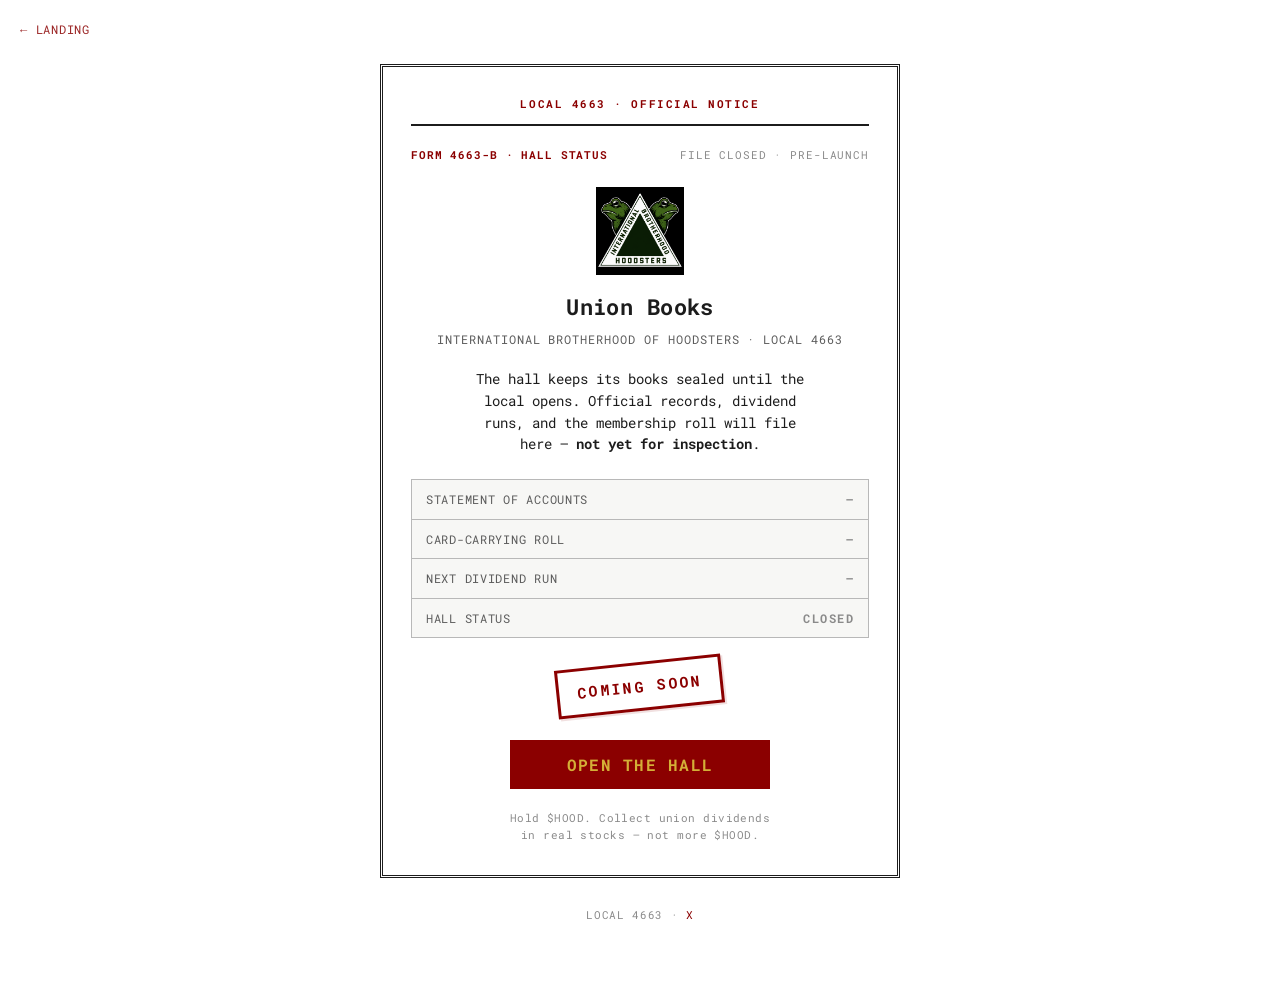
==== books/index.html @ e50c2150 "Add Union Books coming-soon easter egg at /books. Sealed hall-status notice on the public site only " ====
<!DOCTYPE html>
<html lang="en">
<head>
  <meta charset="UTF-8">
  <meta name="viewport" content="width=device-width, initial-scale=1.0">
  <meta http-equiv="Cache-Control" content="no-cache, no-store, must-revalidate">
  <title>Union Books — Local 4663</title>
  <meta name="description" content="Local 4663 Union Books. Official hall records — sealed until launch. Coming soon.">
  <meta name="robots" content="noindex, nofollow">
  <link rel="icon" href="../IBHlogo.png" type="image/png">
  <style>
    @import url("https://fonts.googleapis.com/css2?family=Roboto+Mono:wght@400;500;700&display=swap");

    :root {
      --white: #ffffff;
      --ink: #1c1c1c;
      --muted: #5c5c5c;
      --faint: #8a8a8a;
      --rule: #b8b8b8;
      --rule-heavy: #1c1c1c;
      --burgundy: #8b0000;
      --burgundy-hover: #a00000;
      --gold: #d4af37;
      --surface: #f7f7f5;
      --font: "Roboto Mono", "Courier New", Courier, monospace;
    }

    * {
      box-sizing: border-box;
    }

    html,
    body {
      margin: 0;
      padding: 0;
      min-height: 100vh;
      background: var(--white);
      color: var(--ink);
      font-family: var(--font);
      font-size: 14px;
      line-height: 1.55;
    }

    a {
      color: var(--burgundy);
      text-decoration: underline;
      text-underline-offset: 2px;
    }

    a:hover,
    a:focus-visible {
      color: var(--burgundy-hover);
      outline: none;
    }

    .back {
      position: fixed;
      top: 20px;
      left: 20px;
      z-index: 2;
      font-size: 12px;
      letter-spacing: 0.06em;
      text-transform: uppercase;
      text-decoration: none;
      opacity: 0.85;
    }

    .back:hover {
      opacity: 1;
    }

    .page {
      min-height: 100vh;
      display: flex;
      flex-direction: column;
      align-items: center;
      justify-content: center;
      padding: 64px 20px 48px;
    }

    /* Filed-form frame */
    .notice {
      width: 100%;
      max-width: 520px;
      border: 3px double var(--rule-heavy);
      background: var(--white);
      position: relative;
      padding: 28px 28px 32px;
    }

    .notice-banner {
      text-align: center;
      font-size: 11px;
      font-weight: 700;
      letter-spacing: 0.14em;
      text-transform: uppercase;
      color: var(--burgundy);
      padding-bottom: 12px;
      margin-bottom: 20px;
      border-bottom: 2px solid var(--rule-heavy);
    }

    .form-meta {
      display: flex;
      flex-wrap: wrap;
      justify-content: space-between;
      gap: 6px 16px;
      font-size: 11px;
      letter-spacing: 0.08em;
      text-transform: uppercase;
      color: var(--faint);
      margin-bottom: 24px;
    }

    .form-meta .form-id {
      color: var(--burgundy);
      font-weight: 700;
    }

    .crest {
      display: block;
      width: 88px;
      height: 88px;
      margin: 0 auto 18px;
      object-fit: contain;
    }

    h1 {
      margin: 0 0 8px;
      font-size: 22px;
      font-weight: 700;
      letter-spacing: 0.02em;
      text-align: center;
      line-height: 1.3;
    }

    .local-line {
      margin: 0 0 20px;
      text-align: center;
      font-size: 12px;
      letter-spacing: 0.08em;
      text-transform: uppercase;
      color: var(--muted);
    }

    .lede {
      margin: 0 0 24px;
      text-align: center;
      color: var(--ink);
      max-width: 42ch;
      margin-left: auto;
      margin-right: auto;
    }

    .lede strong {
      font-weight: 700;
    }

    /* Sealed ledger rows */
    .ledger {
      border: 1px solid var(--rule);
      background: var(--surface);
      margin-bottom: 24px;
    }

    .ledger-row {
      display: flex;
      justify-content: space-between;
      gap: 12px;
      padding: 10px 14px;
      border-bottom: 1px solid var(--rule);
      font-size: 12px;
    }

    .ledger-row:last-child {
      border-bottom: none;
    }

    .ledger-row .label {
      color: var(--muted);
      text-transform: uppercase;
      letter-spacing: 0.06em;
    }

    .ledger-row .value {
      font-weight: 700;
      color: var(--faint);
      letter-spacing: 0.12em;
    }

    /* Stamp */
    .stamp-wrap {
      display: flex;
      justify-content: center;
      margin: 8px 0 28px;
    }

    .stamp {
      display: inline-block;
      padding: 10px 18px;
      border: 3px solid var(--burgundy);
      color: var(--burgundy);
      font-size: 15px;
      font-weight: 700;
      letter-spacing: 0.16em;
      text-transform: uppercase;
      transform: rotate(-6deg);
      box-shadow: 2px 2px 0 rgba(139, 0, 0, 0.12);
      background: rgba(255, 255, 255, 0.92);
      user-select: none;
    }

    .cta {
      display: flex;
      flex-direction: column;
      align-items: center;
      gap: 12px;
    }

    button.sealed {
      display: inline-flex;
      align-items: center;
      justify-content: center;
      background: var(--burgundy);
      color: var(--gold);
      padding: 14px 36px;
      font-size: 16px;
      font-family: var(--font);
      font-weight: 700;
      letter-spacing: 0.08em;
      text-transform: uppercase;
      border: none;
      cursor: default;
      min-width: 260px;
      transition: background 0.2s ease;
    }

    button.sealed:hover,
    button.sealed:focus-visible {
      background: var(--burgundy-hover);
      outline: none;
    }

    button.sealed .label-soon {
      display: none;
    }

    button.sealed:hover .label-default,
    button.sealed:focus-visible .label-default {
      display: none;
    }

    button.sealed:hover .label-soon,
    button.sealed:focus-visible .label-soon {
      display: inline;
    }

    .footnote {
      margin: 20px 0 0;
      text-align: center;
      font-size: 11px;
      color: var(--faint);
      letter-spacing: 0.04em;
      max-width: 40ch;
      margin-left: auto;
      margin-right: auto;
    }

    .footer-line {
      margin-top: 28px;
      text-align: center;
      font-size: 11px;
      color: var(--faint);
      letter-spacing: 0.06em;
      text-transform: uppercase;
    }

    .footer-line a {
      text-decoration: none;
      letter-spacing: 0.04em;
      text-transform: none;
    }

    @media (max-width: 480px) {
      .notice {
        padding: 22px 18px 26px;
      }

      h1 {
        font-size: 18px;
      }

      button.sealed {
        width: 100%;
        min-width: 0;
      }
    }
  </style>
</head>
<body>
  <a class="back" href="/">← Landing</a>

  <div class="page">
    <article class="notice" aria-labelledby="books-title">
      <div class="notice-banner">Local 4663 · Official notice</div>

      <div class="form-meta">
        <span class="form-id">Form 4663-B · Hall status</span>
        <span>File closed · Pre-launch</span>
      </div>

      <img class="crest" src="../IBHlogo.png" width="88" height="88" alt="International Brotherhood of Hoodsters">

      <h1 id="books-title">Union Books</h1>
      <p class="local-line">International Brotherhood of Hoodsters · Local 4663</p>

      <p class="lede">
        The hall keeps its books sealed until the local opens.
        Official records, dividend runs, and the membership roll
        will file here — <strong>not yet for inspection</strong>.
      </p>

      <div class="ledger" aria-label="Statement placeholders">
        <div class="ledger-row">
          <span class="label">Statement of accounts</span>
          <span class="value">—</span>
        </div>
        <div class="ledger-row">
          <span class="label">Card-carrying roll</span>
          <span class="value">—</span>
        </div>
        <div class="ledger-row">
          <span class="label">Next dividend run</span>
          <span class="value">—</span>
        </div>
        <div class="ledger-row">
          <span class="label">Hall status</span>
          <span class="value">CLOSED</span>
        </div>
      </div>

      <div class="stamp-wrap" aria-hidden="true">
        <span class="stamp">Coming soon</span>
      </div>

      <div class="cta">
        <button type="button" class="sealed" aria-label="Open the hall — Coming soon">
          <span class="label-default">Open the hall</span>
          <span class="label-soon">Coming soon</span>
        </button>
      </div>

      <p class="footnote">
        Hold $HOOD. Collect union dividends in real stocks — not more $HOOD.
      </p>
    </article>

    <p class="footer-line">
      Local 4663 ·
      <a href="https://x.com/local4663" target="_blank" rel="noopener noreferrer">X</a>
    </p>
  </div>

  <script>
    // Launch mode: visual only — no navigation into the private product app
    document.querySelector(".sealed").addEventListener("click", function (e) {
      e.preventDefault();
    });

    console.log(
      "%cLocal 4663 — You found the books. The hall opens soon.",
      "color: #8b0000; font-family: monospace; font-weight: bold;"
    );
  </script>
</body>
</html>
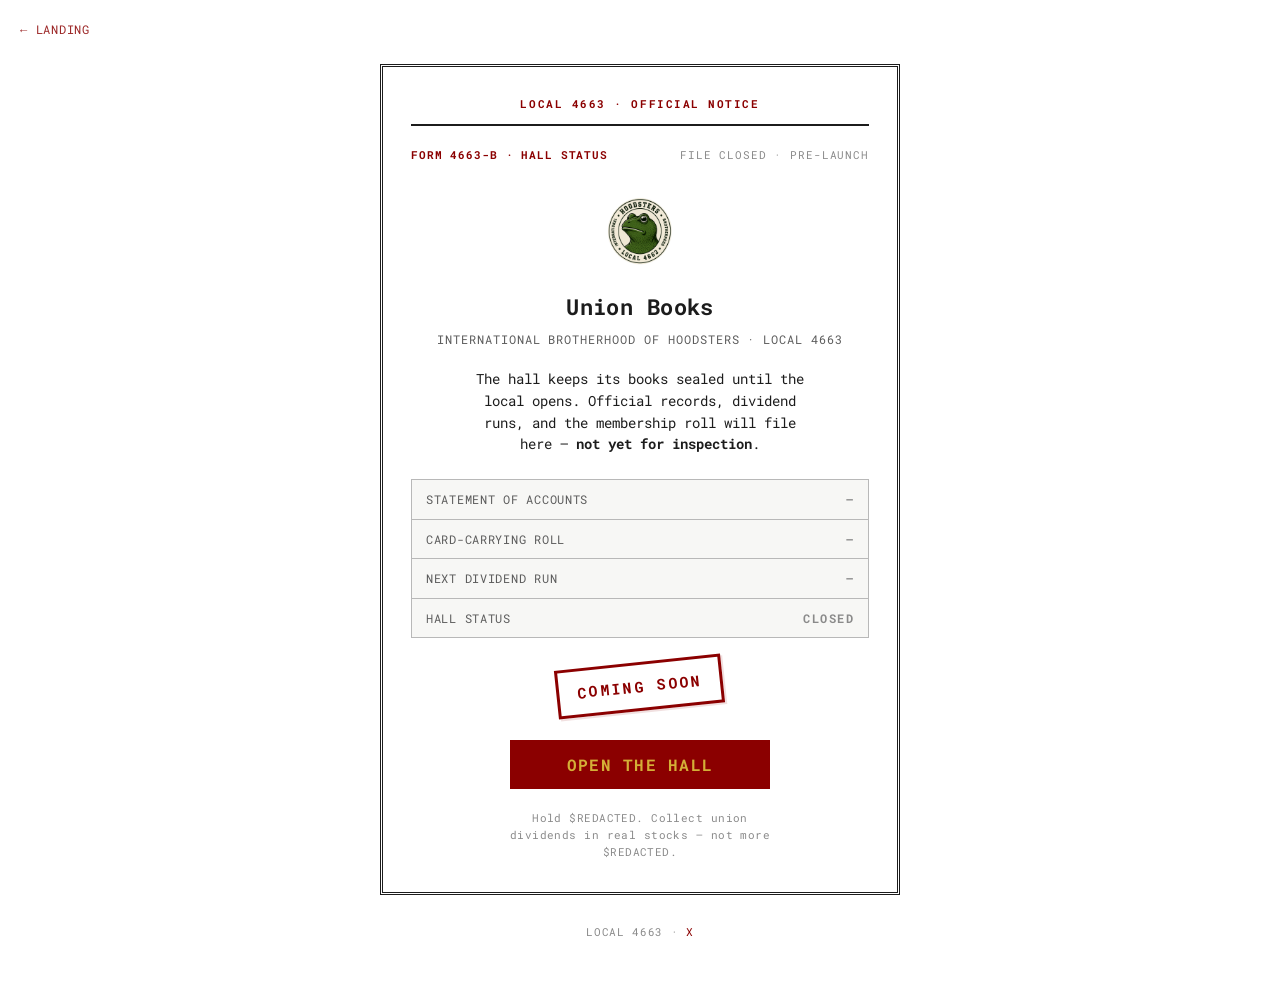
==== commit 583f613a: "Point all pages at HoodstersLogoWhite logo. Use the white-background circular crest site-wide (inclu" ====
--- a/books/index.html
+++ b/books/index.html
@@ -7,7 +7,7 @@
   <title>Union Books — Local 4663</title>
   <meta name="description" content="Local 4663 Union Books. Official hall records — sealed until launch. Coming soon.">
   <meta name="robots" content="noindex, nofollow">
-  <link rel="icon" href="../IBHlogo.png" type="image/png">
+  <link rel="icon" href="../HoodstersLogoWhite.png" type="image/png">
   <style>
     @import url("https://fonts.googleapis.com/css2?family=Roboto+Mono:wght@400;500;700&display=swap");
 
@@ -309,7 +309,7 @@
         <span>File closed · Pre-launch</span>
       </div>
 
-      <img class="crest" src="../IBHlogo.png" width="88" height="88" alt="International Brotherhood of Hoodsters">
+      <img class="crest" src="../HoodstersLogoWhite.png" width="88" height="88" alt="International Brotherhood of Hoodsters">
 
       <h1 id="books-title">Union Books</h1>
       <p class="local-line">International Brotherhood of Hoodsters · Local 4663</p>
@@ -351,7 +351,7 @@
       </div>
 
       <p class="footnote">
-        Hold $HOOD. Collect union dividends in real stocks — not more $HOOD.
+        Hold $REDACTED. Collect union dividends in real stocks — not more $REDACTED.
       </p>
     </article>
 
